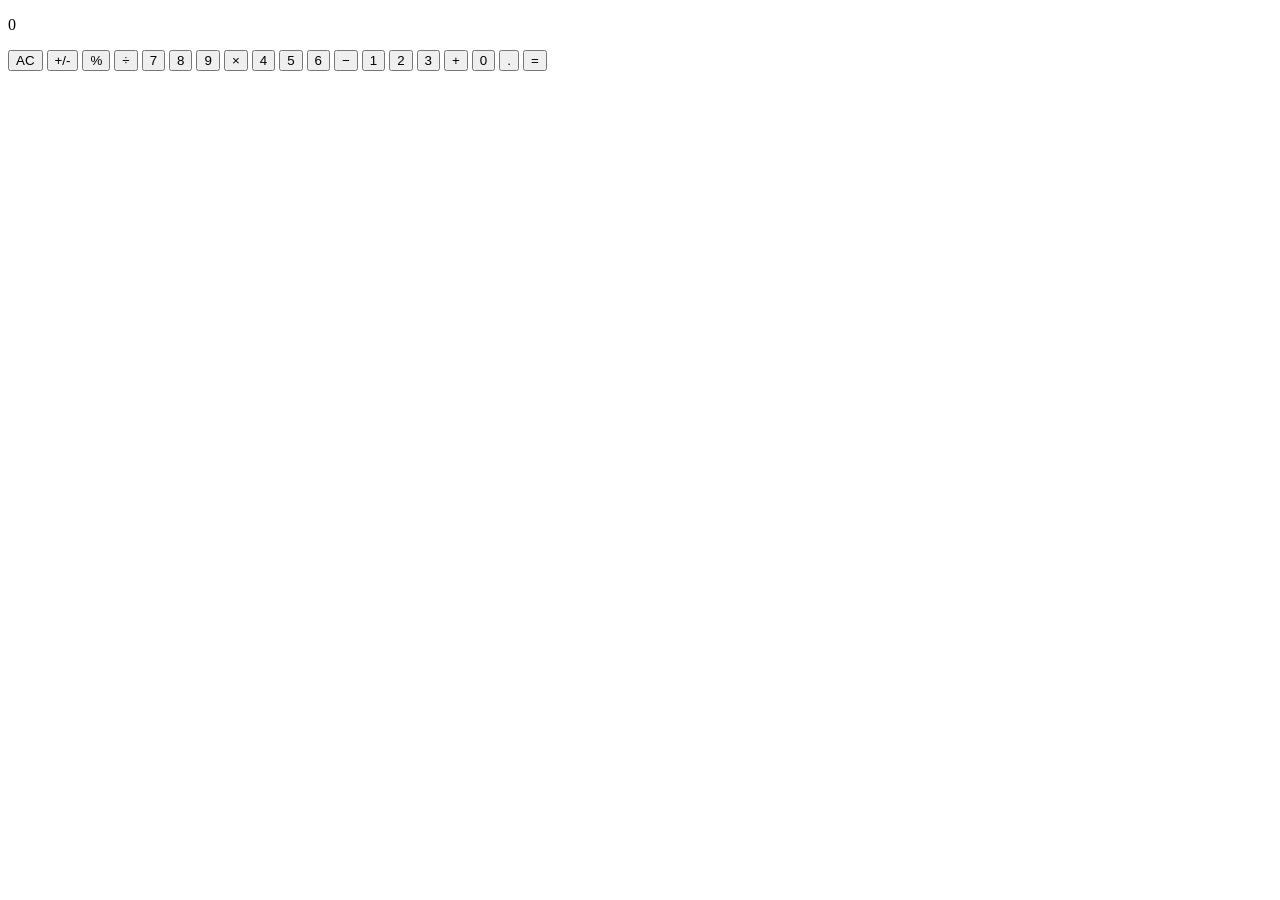
==== projetos/calculadora/index.html @ 796559d7 "feat: add multiple projects including a personal profile page, calculator, digital clock, to-do list" ====
<!DOCTYPE html>
<html lang="pt-BR">
<head>
  <meta charset="UTF-8" />
  <meta name="viewport" content="width=device-width, initial-scale=1.0" />
  <title>Calculadora</title>
  <link rel="stylesheet" href="css/styles.css" />
</head>
<body>

  <div class="tela">

    <!-- CALCULADORA -->
    <div class="calculadora">

      <!-- VISOR -->
      <div class="visor">
        <p id="historico"></p>
        <p id="display">0</p>
      </div>

      <!-- BOTÕES -->
      <div class="botoes">

        <!-- Linha 1 -->
        <button class="btn btn-cinza" onclick="limpar()">AC</button>
        <button class="btn btn-cinza" onclick="inverter()">+/-</button>
        <button class="btn btn-cinza" onclick="porcentagem()">%</button>
        <button class="btn btn-laranja" onclick="operador('/')">÷</button>

        <!-- Linha 2 -->
        <button class="btn" onclick="digito('7')">7</button>
        <button class="btn" onclick="digito('8')">8</button>
        <button class="btn" onclick="digito('9')">9</button>
        <button class="btn btn-laranja" onclick="operador('*')">×</button>

        <!-- Linha 3 -->
        <button class="btn" onclick="digito('4')">4</button>
        <button class="btn" onclick="digito('5')">5</button>
        <button class="btn" onclick="digito('6')">6</button>
        <button class="btn btn-laranja" onclick="operador('-')">−</button>

        <!-- Linha 4 -->
        <button class="btn" onclick="digito('1')">1</button>
        <button class="btn" onclick="digito('2')">2</button>
        <button class="btn" onclick="digito('3')">3</button>
        <button class="btn btn-laranja" onclick="operador('+')">+</button>

        <!-- Linha 5 -->
        <button class="btn btn-zero" onclick="digito('0')">0</button>
        <button class="btn" onclick="ponto()">.</button>
        <button class="btn btn-laranja" onclick="calcular()">=</button>

      </div>
    </div>

  </div>

  <script src="script.js"></script>
</body>
</html>
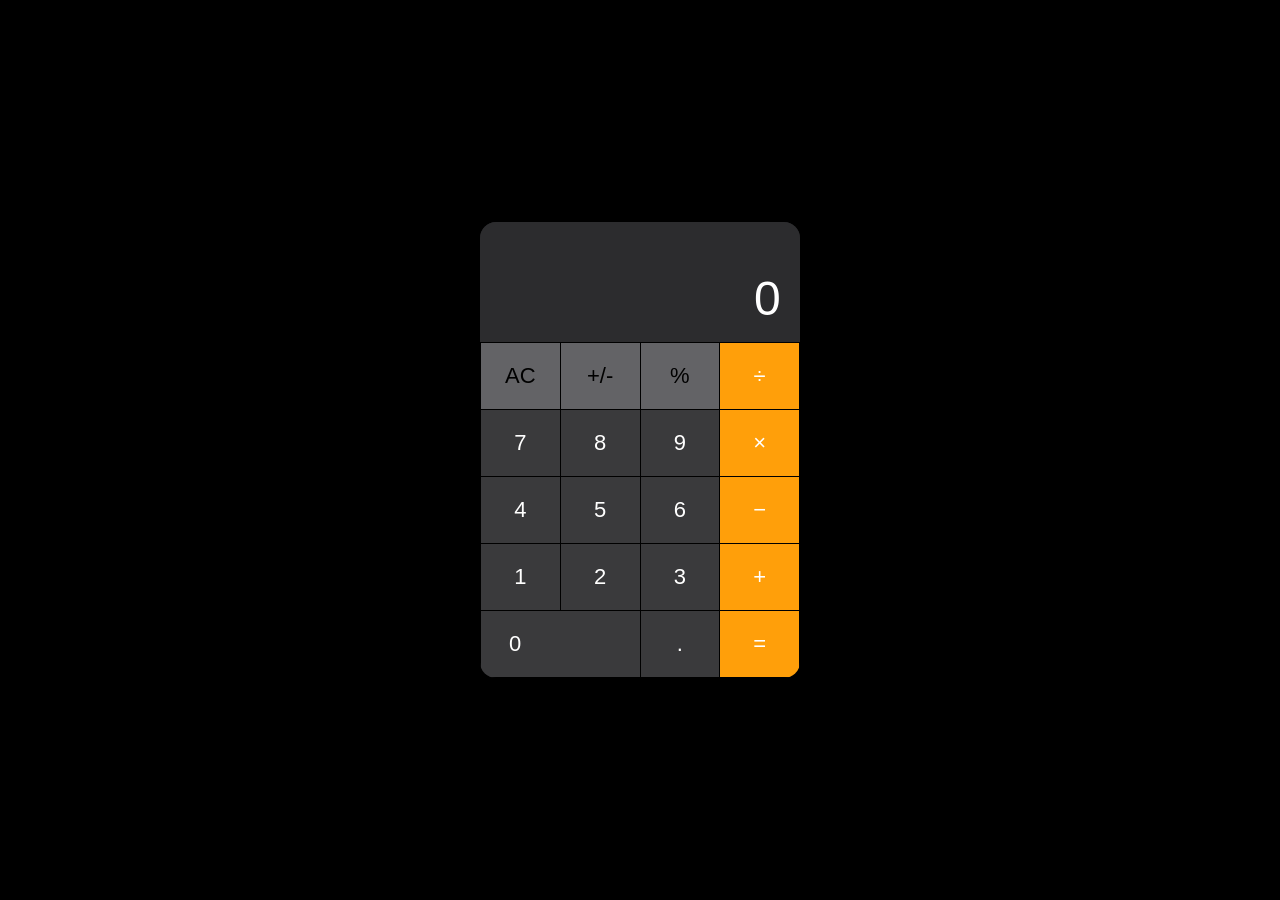
==== commit 32216664: "Refactor project structure and update scripts - Updated index.html to link to new styles and scripts" ====
--- a/projetos/calculadora/index.html
+++ b/projetos/calculadora/index.html
@@ -4,7 +4,7 @@
   <meta charset="UTF-8" />
   <meta name="viewport" content="width=device-width, initial-scale=1.0" />
   <title>Calculadora</title>
-  <link rel="stylesheet" href="css/styles.css" />
+  <link rel="stylesheet" href="styles.css" />
 </head>
 <body>
 
--- a/projetos/calculadora/styles.css
+++ b/projetos/calculadora/styles.css
@@ -0,0 +1,152 @@
+/* ===========================
+   VARIÁVEIS
+   =========================== */
+:root {
+  --cor-fundo: #1c1c1e;
+  --cor-visor: #2c2c2e;
+  --cor-btn: #3a3a3c;
+  --cor-btn-hover: #505052;
+  --cor-cinza: #636366;
+  --cor-cinza-hover: #7c7c80;
+  --cor-laranja: #ff9f0a;
+  --cor-laranja-hover: #ffb340;
+  --cor-texto: #ffffff;
+  --raio: 16px;
+}
+
+/* ===========================
+   RESET E BASE
+   =========================== */
+* {
+  margin: 0;
+  padding: 0;
+  box-sizing: border-box;
+}
+
+body {
+  font-family: 'Segoe UI', Helvetica, Arial, sans-serif;
+  background-color: #000;
+  display: flex;
+  justify-content: center;
+  align-items: center;
+  min-height: 100vh;
+}
+
+/* ===========================
+   CALCULADORA
+   =========================== */
+.tela {
+  display: flex;
+  justify-content: center;
+  align-items: center;
+  padding: 2rem;
+}
+
+.calculadora {
+  background: var(--cor-fundo);
+  border-radius: var(--raio);
+  width: 320px;
+  overflow: hidden;
+  box-shadow: 0 20px 60px rgba(0, 0, 0, 0.6);
+}
+
+/* ===========================
+   VISOR
+   =========================== */
+.visor {
+  background: var(--cor-visor);
+  padding: 1.5rem 1.2rem 1rem;
+  text-align: right;
+  min-height: 120px;
+  display: flex;
+  flex-direction: column;
+  justify-content: flex-end;
+}
+
+#historico {
+  font-size: 14px;
+  color: #888;
+  min-height: 20px;
+  margin-bottom: 4px;
+  word-break: break-all;
+}
+
+#display {
+  font-size: 48px;
+  font-weight: 300;
+  color: var(--cor-texto);
+  word-break: break-all;
+  line-height: 1.1;
+}
+
+/* ===========================
+   GRADE DE BOTÕES
+   =========================== */
+.botoes {
+  display: grid;
+  grid-template-columns: repeat(4, 1fr);
+  gap: 1px;
+  background: #000;
+  padding: 1px;
+}
+
+/* ===========================
+   BOTÕES
+   =========================== */
+.btn {
+  background: var(--cor-btn);
+  color: var(--cor-texto);
+  border: none;
+  font-size: 22px;
+  font-weight: 400;
+  padding: 20px 0;
+  cursor: pointer;
+  transition: background 0.15s, transform 0.1s;
+  font-family: inherit;
+}
+
+.btn:hover {
+  background: var(--cor-btn-hover);
+}
+
+.btn:active {
+  transform: scale(0.94);
+}
+
+/* Botões cinza (AC, +/-, %) */
+.btn-cinza {
+  background: var(--cor-cinza);
+  color: #000;
+  font-weight: 500;
+}
+
+.btn-cinza:hover {
+  background: var(--cor-cinza-hover);
+}
+
+/* Botões laranja (operadores) */
+.btn-laranja {
+  background: var(--cor-laranja);
+  color: #fff;
+  font-weight: 500;
+}
+
+.btn-laranja:hover {
+  background: var(--cor-laranja-hover);
+}
+
+/* Botão 0 ocupa duas colunas */
+.btn-zero {
+  grid-column: span 2;
+  text-align: left;
+  padding-left: 28px;
+}
+
+/* ===========================
+   RESPONSIVO
+   =========================== */
+@media (max-width: 400px) {
+  .calculadora { width: 100%; border-radius: 0; }
+  #display { font-size: 36px; }
+  .btn { font-size: 18px; padding: 16px 0; }
+}
